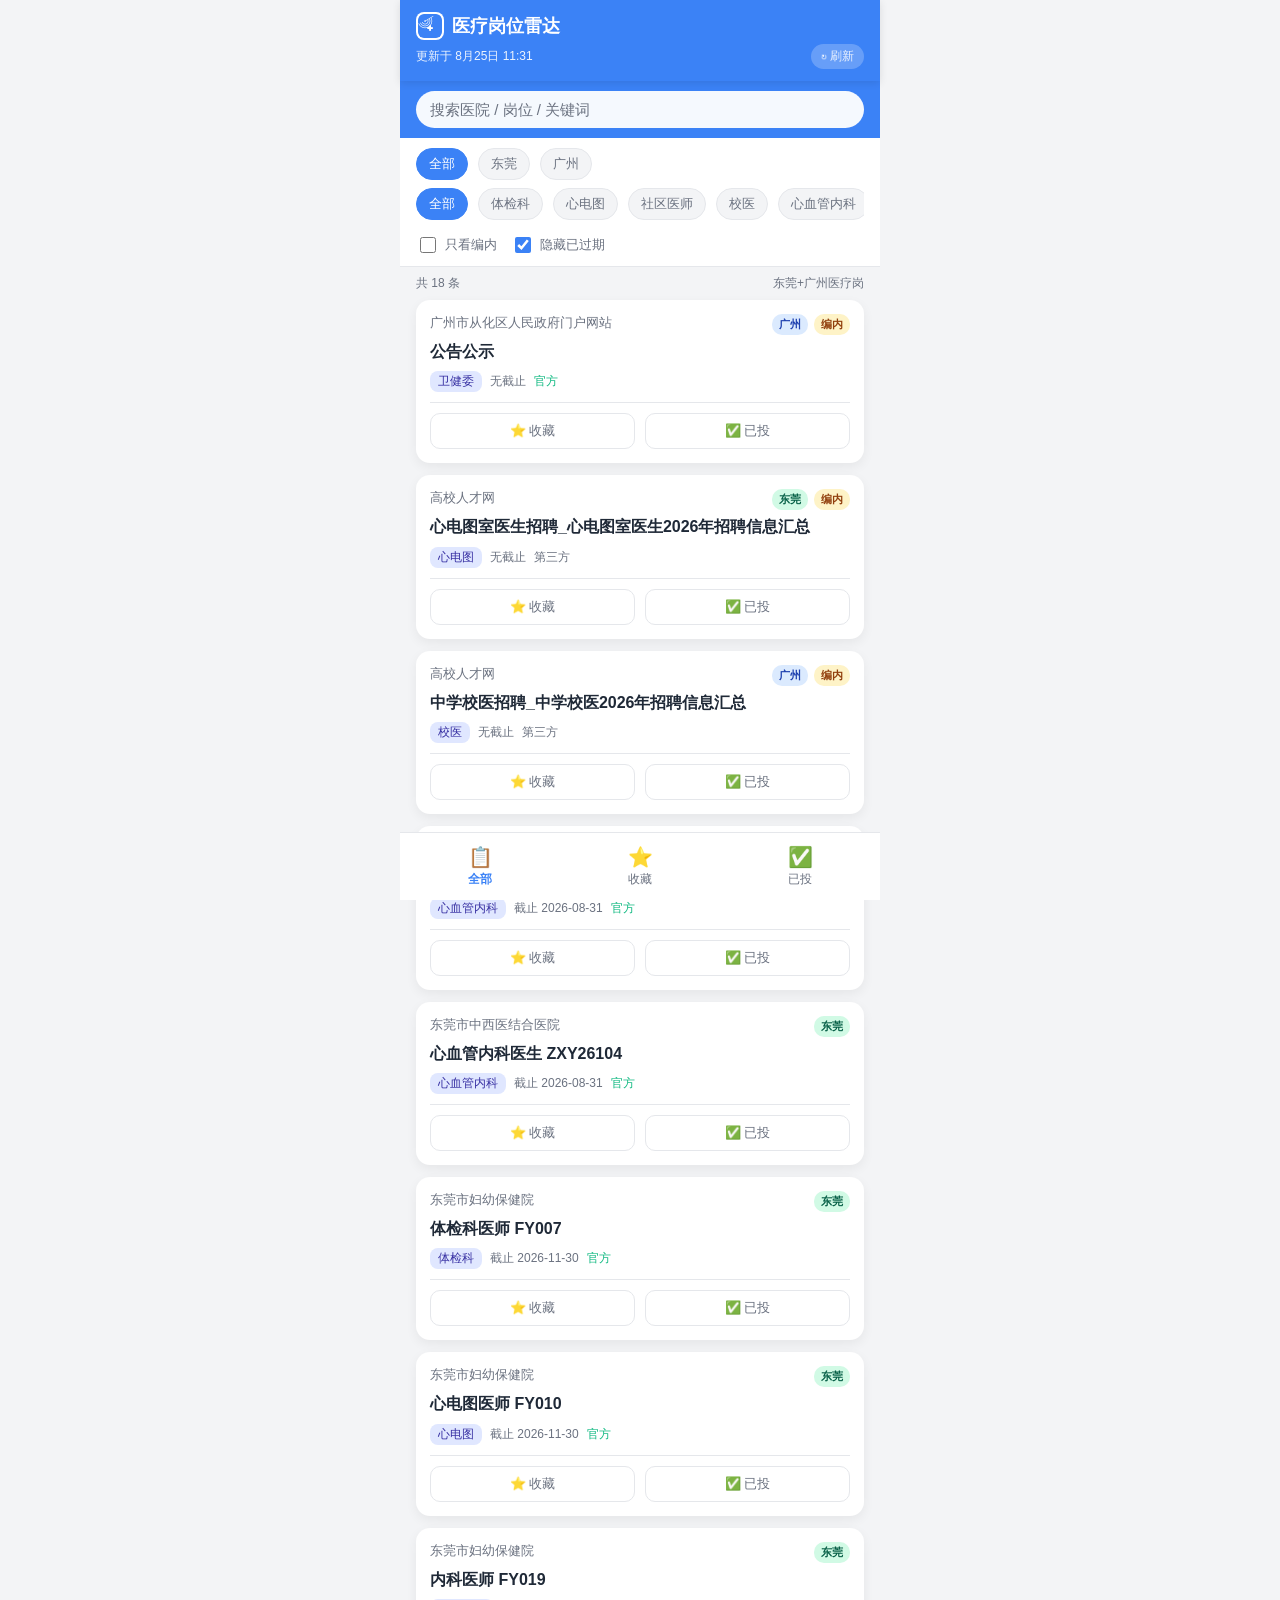
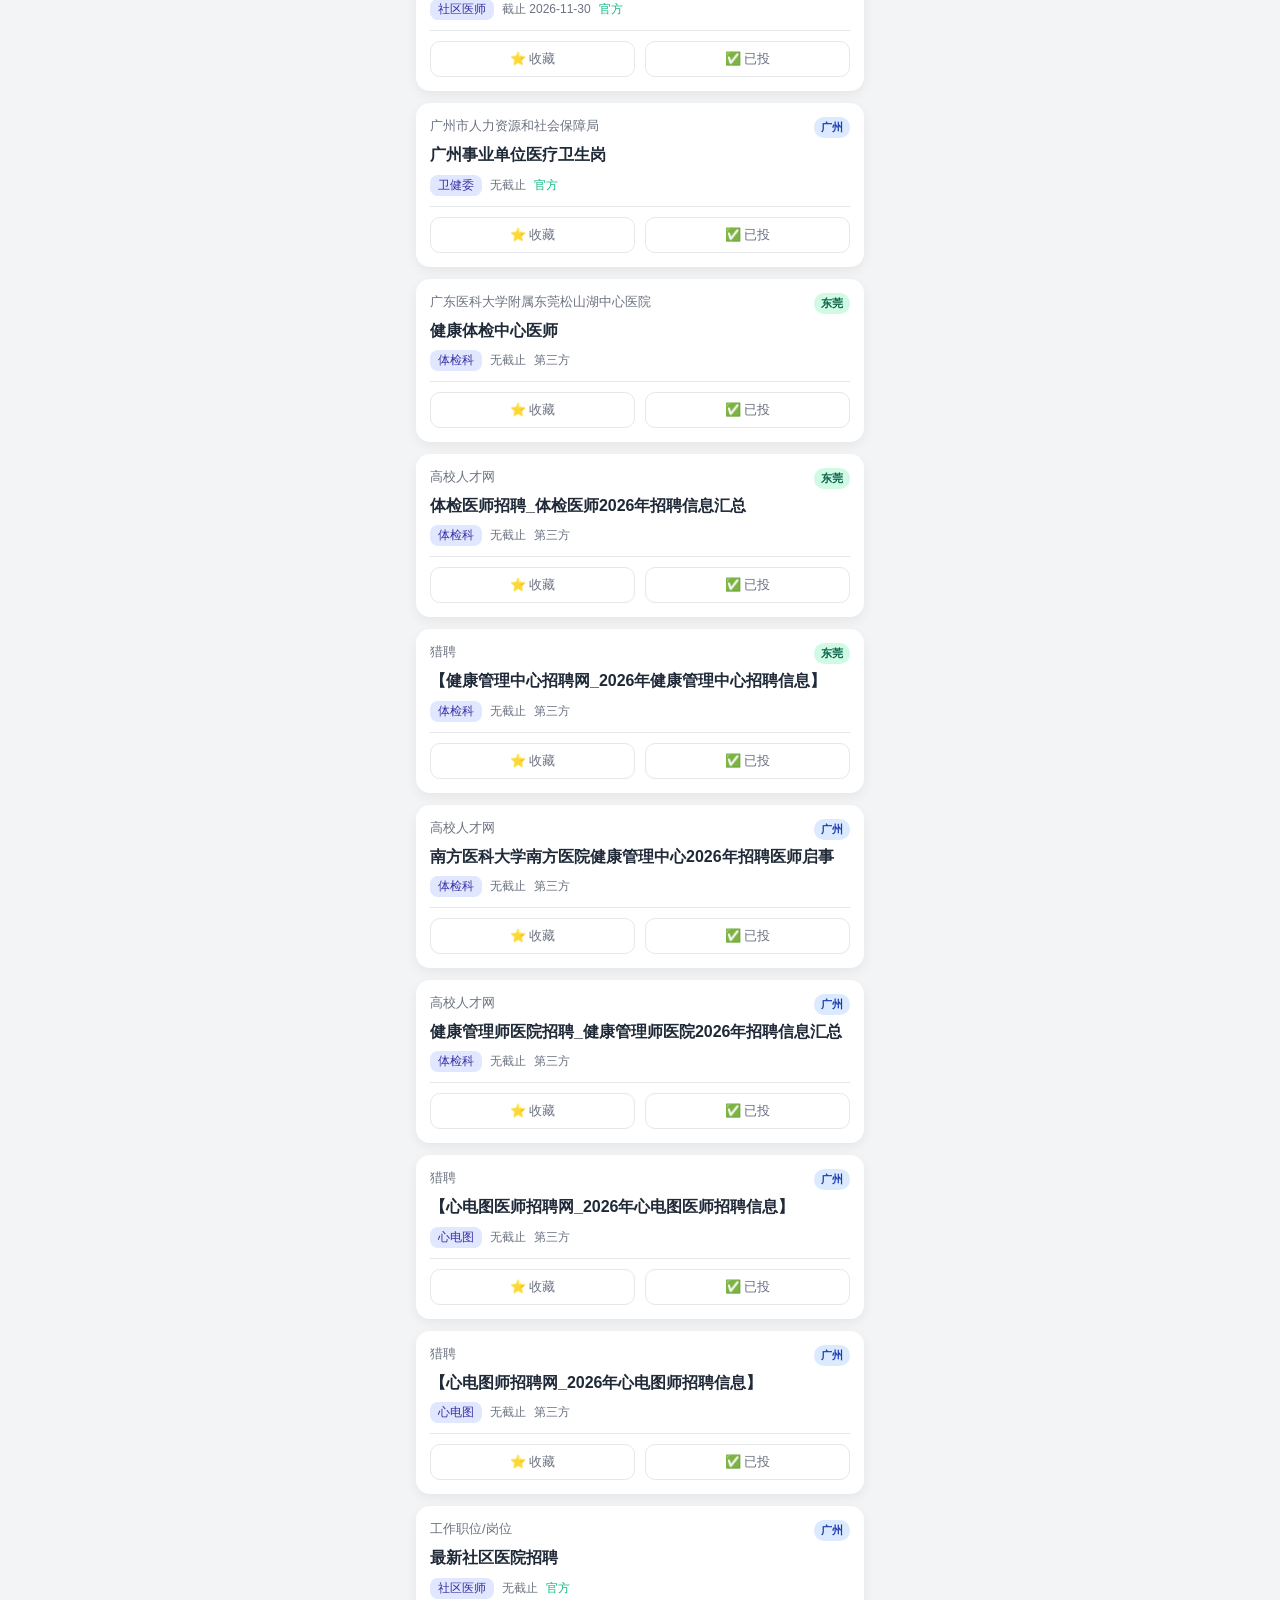
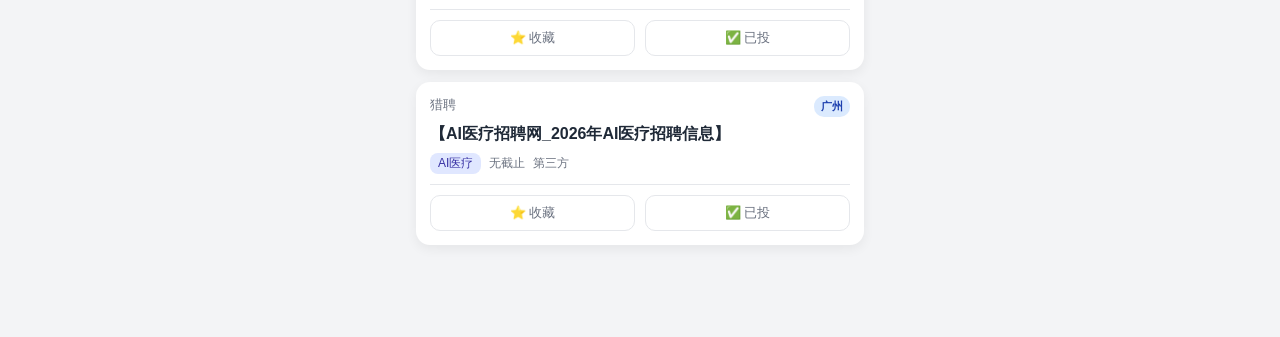
==== pwa/index.html @ 31bd4c6c "feat: 静态 PWA 版医疗岗位雷达 + GitHub Actions 每日自动更新" ====
<!DOCTYPE html>
<html lang="zh-CN">
<head>
  <meta charset="UTF-8" />
  <meta name="viewport" content="width=device-width, initial-scale=1.0, viewport-fit=cover" />
  <meta name="theme-color" content="#3B82F6" />
  <meta name="apple-mobile-web-app-capable" content="yes" />
  <meta name="apple-mobile-web-app-status-bar-style" content="default" />
  <meta name="apple-mobile-web-app-title" content="岗位雷达" />
  <title>医疗岗位雷达</title>
  <link rel="manifest" href="manifest.json" />
  <link rel="apple-touch-icon" href="icon-192.png" />
  <link rel="icon" href="icon-192.png" />
  <link rel="stylesheet" href="style.css" />
</head>
<body>
  <div class="app">
    <header class="header">
      <h1>
        <img src="icon-192.png" class="logo" alt="" />
        医疗岗位雷达
      </h1>
      <div class="sub">
        <span id="updated">加载中…</span>
        <button id="refreshBtn" class="refresh">↻ 刷新</button>
      </div>
    </header>

    <div class="search-box">
      <input id="searchInput" type="search" placeholder="搜索医院 / 岗位 / 关键词" />
    </div>

    <section class="filters">
      <div class="filter-row" id="cityChips">
        <span class="chip active" data-city="">全部</span>
        <span class="chip" data-city="东莞">东莞</span>
        <span class="chip" data-city="广州">广州</span>
      </div>
      <div class="filter-row" id="categoryChips"></div>
      <div class="toggles">
        <label class="toggle">
          <input type="checkbox" id="bianzhiToggle" />
          只看编内
        </label>
        <label class="toggle">
          <input type="checkbox" id="expiredToggle" checked />
          隐藏已过期
        </label>
      </div>
    </section>

    <div class="stats-bar">
      <span id="count">共 0 条</span>
      <span>东莞+广州医疗岗</span>
    </div>

    <main id="list" class="job-list"></main>

    <!-- 详情弹窗 -->
    <div id="modal" class="modal" onclick="if(event.target===this) closeDetail()">
      <div class="modal-panel">
        <div class="modal-header">
          <h2 id="modalTitle"></h2>
          <button class="close-btn" onclick="closeDetail()">×</button>
        </div>
        <div class="modal-meta" id="modalMeta"></div>
        <div class="modal-desc" id="modalDesc"></div>
        <a id="modalLink" class="modal-link" target="_blank" rel="noopener">查看原文</a>
      </div>
    </div>

    <div id="offlineTip" class="offline-tip">当前离线，显示缓存数据</div>

    <nav class="bottom-nav">
      <div class="nav-item active" data-tab="all">
        <span class="icon">📋</span>
        全部
      </div>
      <div class="nav-item" data-tab="favorite">
        <span class="icon">⭐</span>
        收藏
      </div>
      <div class="nav-item" data-tab="applied">
        <span class="icon">✅</span>
        已投
      </div>
    </nav>
  </div>

  <script src="app.js"></script>
</body>
</html>
---- pwa/style.css ----
/* 医疗岗位雷达 - 手机优先 PWA 样式 */
:root {
  --primary: #3B82F6;
  --primary-dark: #2563EB;
  --bg: #F3F4F6;
  --card: #ffffff;
  --text: #1F2937;
  --muted: #6B7280;
  --border: #E5E7EB;
  --danger: #EF4444;
  --success: #10B981;
  --warning: #F59E0B;
  --radius: 14px;
  --shadow: 0 4px 12px rgba(0, 0, 0, 0.06);
}

* {
  box-sizing: border-box;
  -webkit-tap-highlight-color: transparent;
}

html, body {
  margin: 0;
  padding: 0;
  font-family: -apple-system, BlinkMacSystemFont, "Segoe UI", "PingFang SC", "Hiragino Sans GB", "Microsoft YaHei", sans-serif;
  background: var(--bg);
  color: var(--text);
  min-height: 100vh;
}

.app {
  max-width: 480px;
  margin: 0 auto;
  min-height: 100vh;
  background: var(--bg);
}

/* 顶部 */
.header {
  position: sticky;
  top: 0;
  z-index: 20;
  background: var(--primary);
  color: #fff;
  padding: 12px 16px;
  box-shadow: 0 2px 8px rgba(0,0,0,0.1);
}

.header h1 {
  margin: 0;
  font-size: 18px;
  display: flex;
  align-items: center;
  gap: 8px;
}

.header h1 .logo {
  width: 28px;
  height: 28px;
  border-radius: 8px;
  background: #fff;
  padding: 2px;
}

.header .sub {
  font-size: 12px;
  opacity: 0.9;
  margin-top: 4px;
  display: flex;
  justify-content: space-between;
  align-items: center;
}

.header .refresh {
  font-size: 12px;
  border: none;
  background: rgba(255,255,255,0.25);
  color: #fff;
  padding: 4px 10px;
  border-radius: 20px;
  cursor: pointer;
}

/* 搜索 */
.search-box {
  padding: 10px 16px;
  background: var(--primary);
}

.search-box input {
  width: 100%;
  padding: 10px 14px;
  border-radius: 24px;
  border: none;
  outline: none;
  font-size: 15px;
  background: rgba(255,255,255,0.95);
  color: var(--text);
}

.search-box input::placeholder {
  color: var(--muted);
}

/* 筛选区 */
.filters {
  padding: 10px 16px;
  background: #fff;
  border-bottom: 1px solid var(--border);
}

.filter-row {
  display: flex;
  gap: 10px;
  overflow-x: auto;
  padding-bottom: 8px;
  scrollbar-width: none;
}

.filter-row::-webkit-scrollbar {
  display: none;
}

.chip {
  flex-shrink: 0;
  padding: 6px 12px;
  border-radius: 20px;
  font-size: 13px;
  background: var(--bg);
  color: var(--muted);
  border: 1px solid var(--border);
  cursor: pointer;
  white-space: nowrap;
}

.chip.active {
  background: var(--primary);
  color: #fff;
  border-color: var(--primary);
}

.toggles {
  display: flex;
  gap: 14px;
  padding-top: 6px;
}

.toggle {
  display: flex;
  align-items: center;
  gap: 6px;
  font-size: 13px;
  color: var(--muted);
  cursor: pointer;
}

.toggle input {
  width: 16px;
  height: 16px;
  accent-color: var(--primary);
}

/* 统计条 */
.stats-bar {
  padding: 8px 16px;
  font-size: 12px;
  color: var(--muted);
  display: flex;
  justify-content: space-between;
}

/* 岗位卡片 */
.job-list {
  padding: 0 16px 80px;
}

.job-card {
  background: var(--card);
  border-radius: var(--radius);
  padding: 14px;
  margin-bottom: 12px;
  box-shadow: var(--shadow);
  cursor: pointer;
  transition: transform 0.08s ease;
}

.job-card:active {
  transform: scale(0.98);
}

.job-card.expired {
  opacity: 0.65;
}

.job-card.read {
  border-left: 4px solid var(--border);
}

.card-top {
  display: flex;
  justify-content: space-between;
  align-items: flex-start;
  margin-bottom: 6px;
}

.hospital {
  font-size: 13px;
  color: var(--muted);
  line-height: 1.4;
  flex: 1;
  padding-right: 8px;
}

.badges {
  display: flex;
  gap: 6px;
  flex-shrink: 0;
}

.badge {
  font-size: 11px;
  padding: 3px 7px;
  border-radius: 10px;
  font-weight: 600;
}

.badge-city-gz { background: #DBEAFE; color: #1E40AF; }
.badge-city-dg { background: #D1FAE5; color: #065F46; }
.badge-bianzhi { background: #FEF3C7; color: #92400E; }

.title {
  font-size: 16px;
  font-weight: 600;
  margin: 6px 0 8px;
  line-height: 1.4;
}

.meta {
  display: flex;
  flex-wrap: wrap;
  gap: 8px;
  align-items: center;
  font-size: 12px;
  margin-bottom: 10px;
}

.category {
  background: #E0E7FF;
  color: #3730A3;
  padding: 2px 8px;
  border-radius: 8px;
}

.deadline {
  color: var(--muted);
}

.deadline.soon {
  color: var(--danger);
  font-weight: 600;
}

.source {
  color: var(--muted);
}

.source.official {
  color: var(--success);
}

.actions {
  display: flex;
  gap: 10px;
  margin-top: 10px;
  padding-top: 10px;
  border-top: 1px solid var(--border);
}

.action-btn {
  flex: 1;
  padding: 8px 0;
  border: 1px solid var(--border);
  background: #fff;
  border-radius: 10px;
  font-size: 13px;
  cursor: pointer;
  display: flex;
  align-items: center;
  justify-content: center;
  gap: 4px;
  color: var(--muted);
}

.action-btn.active {
  background: var(--primary);
  color: #fff;
  border-color: var(--primary);
}

.empty {
  text-align: center;
  padding: 40px 20px;
  color: var(--muted);
}

.empty img {
  width: 80px;
  opacity: 0.4;
  margin-bottom: 12px;
}

/* 详情弹窗 */
.modal {
  display: none;
  position: fixed;
  inset: 0;
  z-index: 50;
  background: rgba(0,0,0,0.45);
  align-items: flex-end;
}

.modal.show {
  display: flex;
}

.modal-panel {
  width: 100%;
  max-width: 480px;
  margin: 0 auto;
  background: #fff;
  border-radius: 20px 20px 0 0;
  max-height: 86vh;
  overflow-y: auto;
  padding: 20px;
  animation: slideUp 0.18s ease;
}

@keyframes slideUp {
  from { transform: translateY(100%); }
  to { transform: translateY(0); }
}

.modal-header {
  display: flex;
  justify-content: space-between;
  align-items: flex-start;
  margin-bottom: 12px;
}

.modal-header h2 {
  font-size: 18px;
  margin: 0;
  line-height: 1.4;
  flex: 1;
  padding-right: 10px;
}

.close-btn {
  border: none;
  background: var(--bg);
  width: 32px;
  height: 32px;
  border-radius: 50%;
  font-size: 18px;
  color: var(--muted);
  cursor: pointer;
}

.modal-desc {
  font-size: 14px;
  line-height: 1.7;
  color: var(--text);
  margin: 14px 0;
  white-space: pre-wrap;
}

.modal-meta {
  font-size: 13px;
  color: var(--muted);
  line-height: 1.8;
}

.modal-link {
  display: block;
  width: 100%;
  margin-top: 18px;
  padding: 12px;
  text-align: center;
  background: var(--primary);
  color: #fff;
  text-decoration: none;
  border-radius: 12px;
  font-weight: 600;
}

/* 离线提示 */
.offline-tip {
  position: fixed;
  bottom: 70px;
  left: 50%;
  transform: translateX(-50%);
  background: #374151;
  color: #fff;
  padding: 6px 14px;
  border-radius: 20px;
  font-size: 12px;
  z-index: 40;
  display: none;
}

.offline-tip.show {
  display: block;
}

/* 底部导航 */
.bottom-nav {
  position: fixed;
  bottom: 0;
  left: 50%;
  transform: translateX(-50%);
  width: 100%;
  max-width: 480px;
  background: #fff;
  border-top: 1px solid var(--border);
  display: flex;
  justify-content: space-around;
  padding: 8px 0 calc(8px + env(safe-area-inset-bottom));
  z-index: 30;
}

.nav-item {
  flex: 1;
  text-align: center;
  font-size: 12px;
  color: var(--muted);
  cursor: pointer;
  padding: 4px;
}

.nav-item.active {
  color: var(--primary);
  font-weight: 600;
}

.nav-item .icon {
  font-size: 20px;
  display: block;
  margin-bottom: 2px;
}
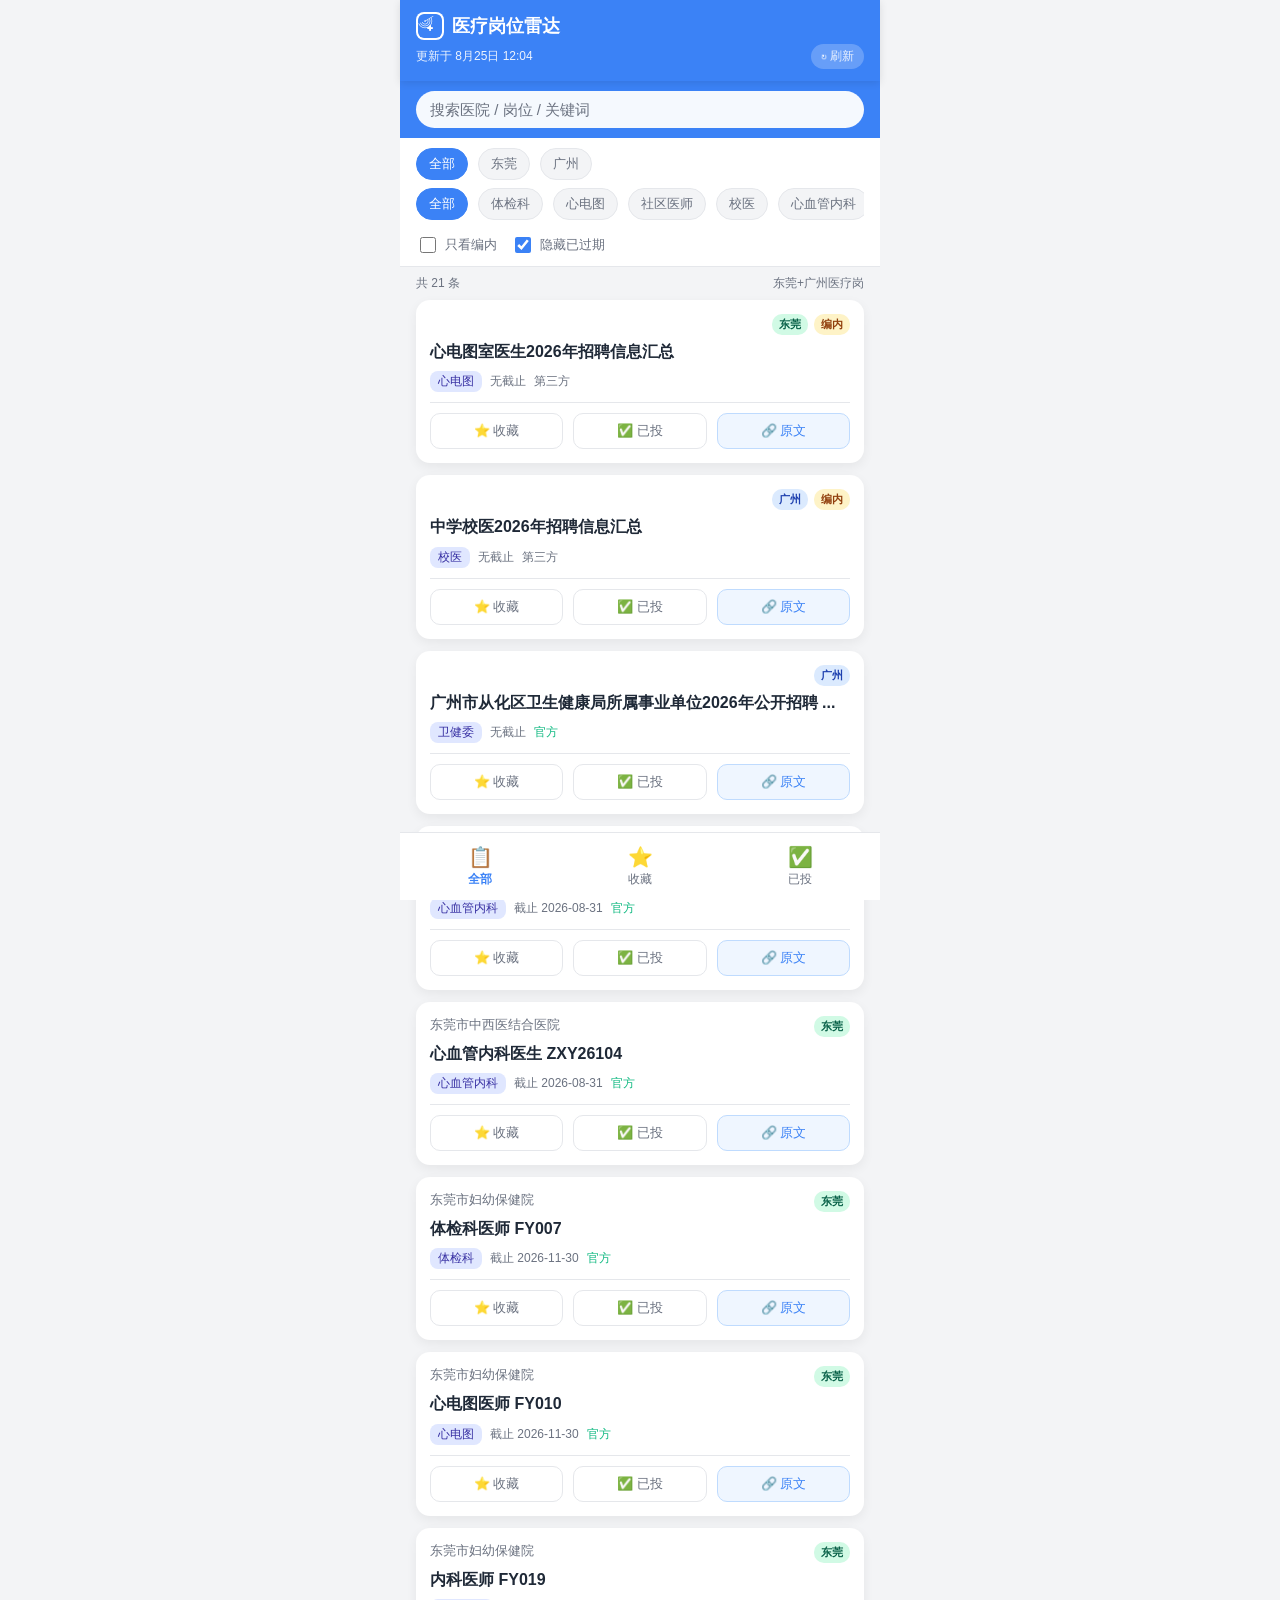
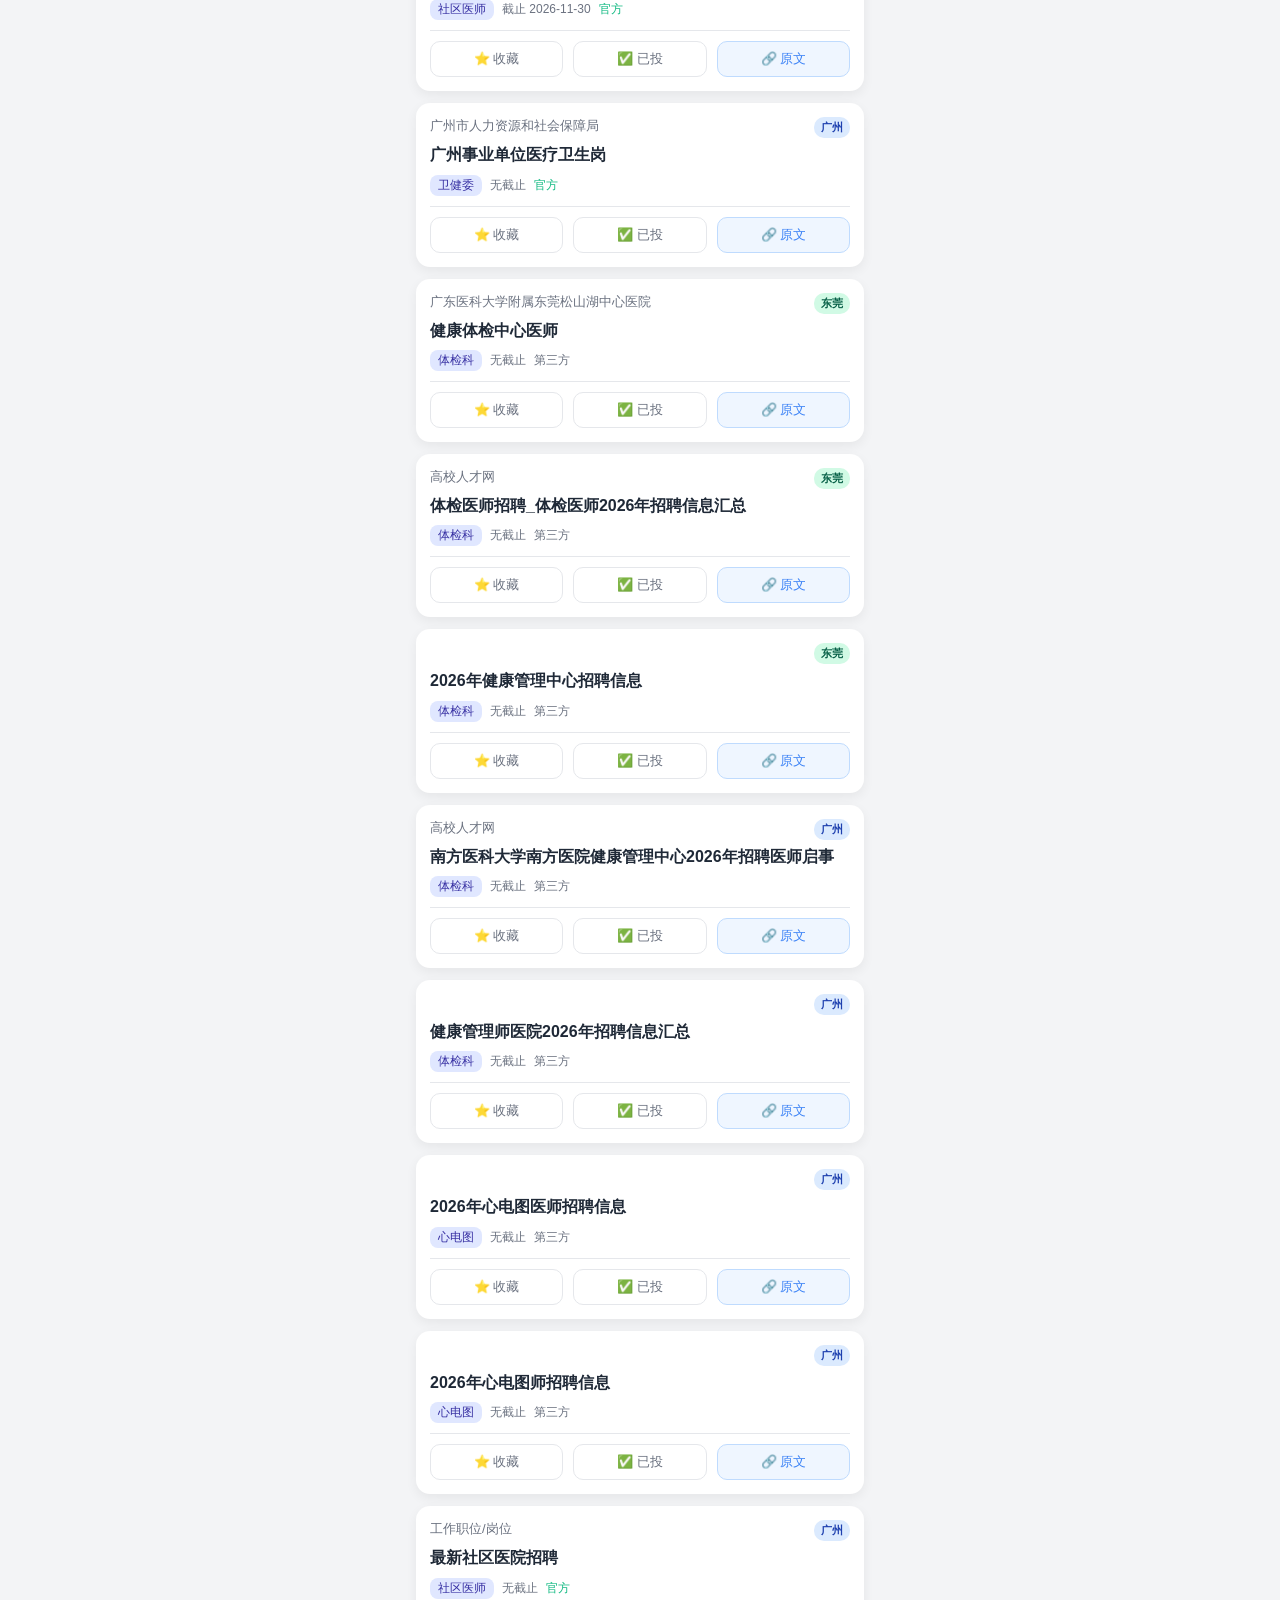
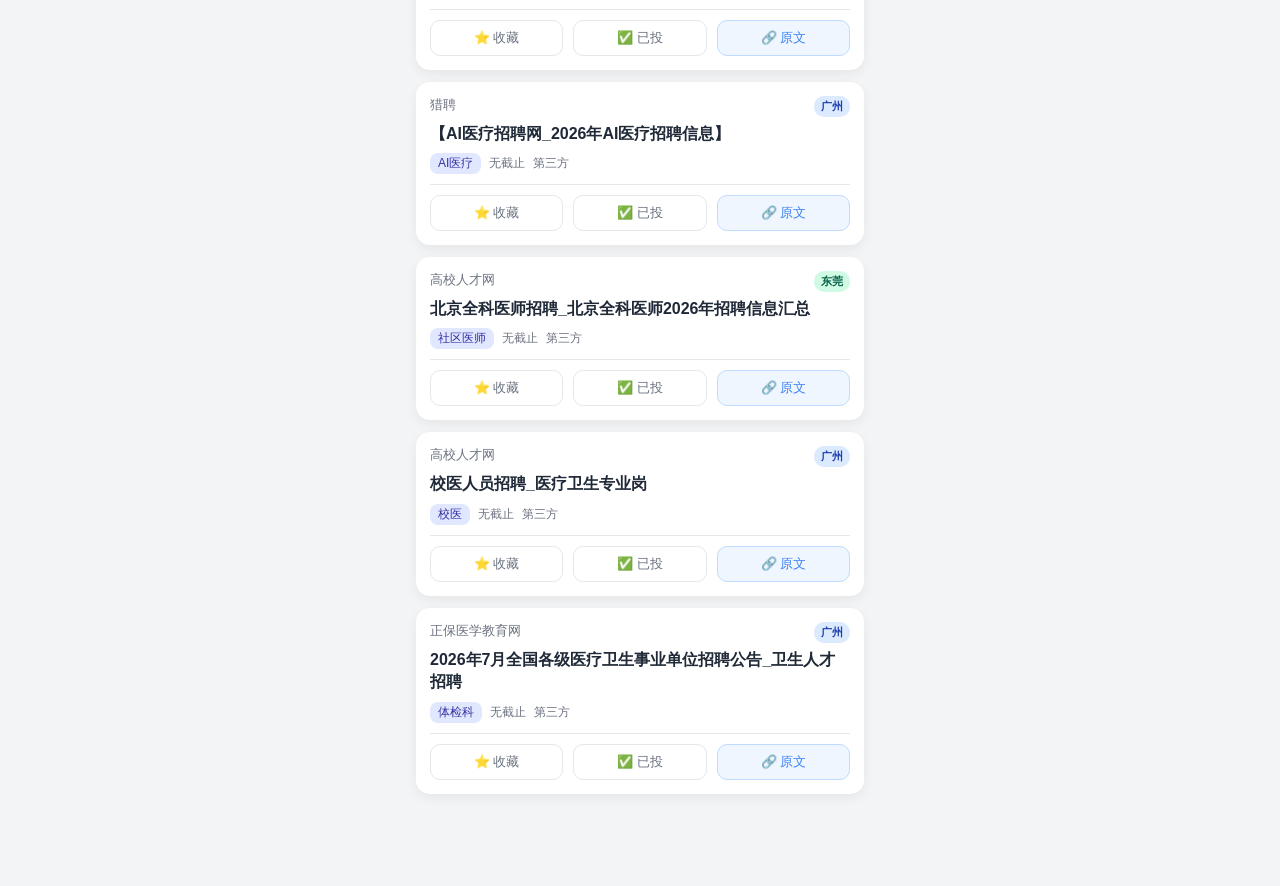
==== commit 4d50a517: "feat: 详情弹窗显示完整招聘链接+投递按钮，卡片直达原文，描述兜底" ====
--- a/pwa/index.html
+++ b/pwa/index.html
@@ -65,7 +65,11 @@
         </div>
         <div class="modal-meta" id="modalMeta"></div>
         <div class="modal-desc" id="modalDesc"></div>
-        <a id="modalLink" class="modal-link" target="_blank" rel="noopener">查看原文</a>
+        <div class="modal-url-wrap" id="modalUrlWrap">
+          <div class="modal-url-label">🔗 招聘链接（点击可直接打开）</div>
+          <a id="modalUrl" class="modal-url" target="_blank" rel="noopener"></a>
+        </div>
+        <a id="modalLink" class="modal-link" target="_blank" rel="noopener">查看原文 &amp; 投递</a>
       </div>
     </div>
 
--- a/pwa/style.css
+++ b/pwa/style.css
@@ -393,6 +393,40 @@
   font-weight: 600;
 }
 
+.modal-link.disabled {
+  background: var(--border);
+  color: var(--muted);
+  pointer-events: none;
+}
+
+.modal-url-wrap {
+  margin-top: 14px;
+  padding: 10px 12px;
+  background: var(--bg);
+  border-radius: 10px;
+}
+
+.modal-url-label {
+  font-size: 12px;
+  color: var(--muted);
+  margin-bottom: 4px;
+}
+
+.modal-url {
+  display: block;
+  font-size: 12px;
+  color: var(--primary);
+  word-break: break-all;
+  line-height: 1.5;
+  text-decoration: underline;
+}
+
+.action-btn.link-btn {
+  background: #EFF6FF;
+  color: var(--primary);
+  border-color: #BFDBFE;
+}
+
 /* 离线提示 */
 .offline-tip {
   position: fixed;
